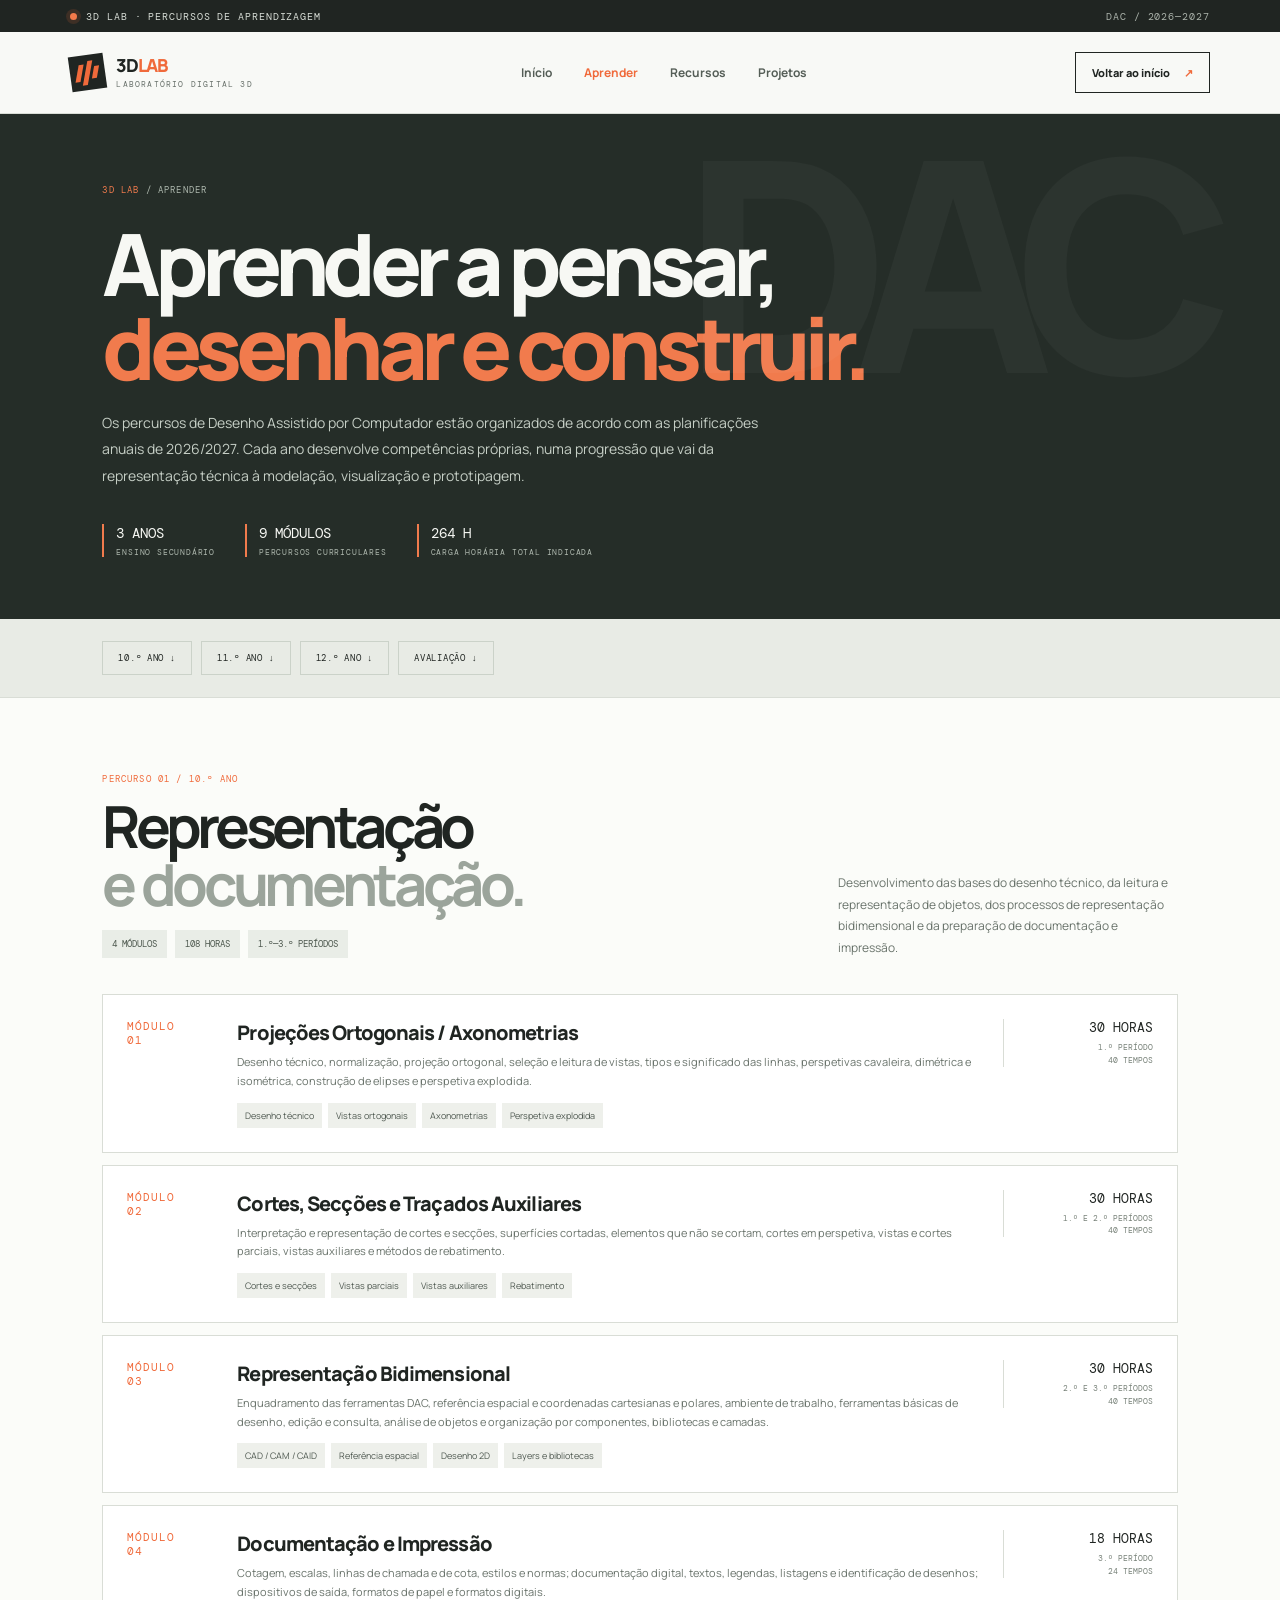
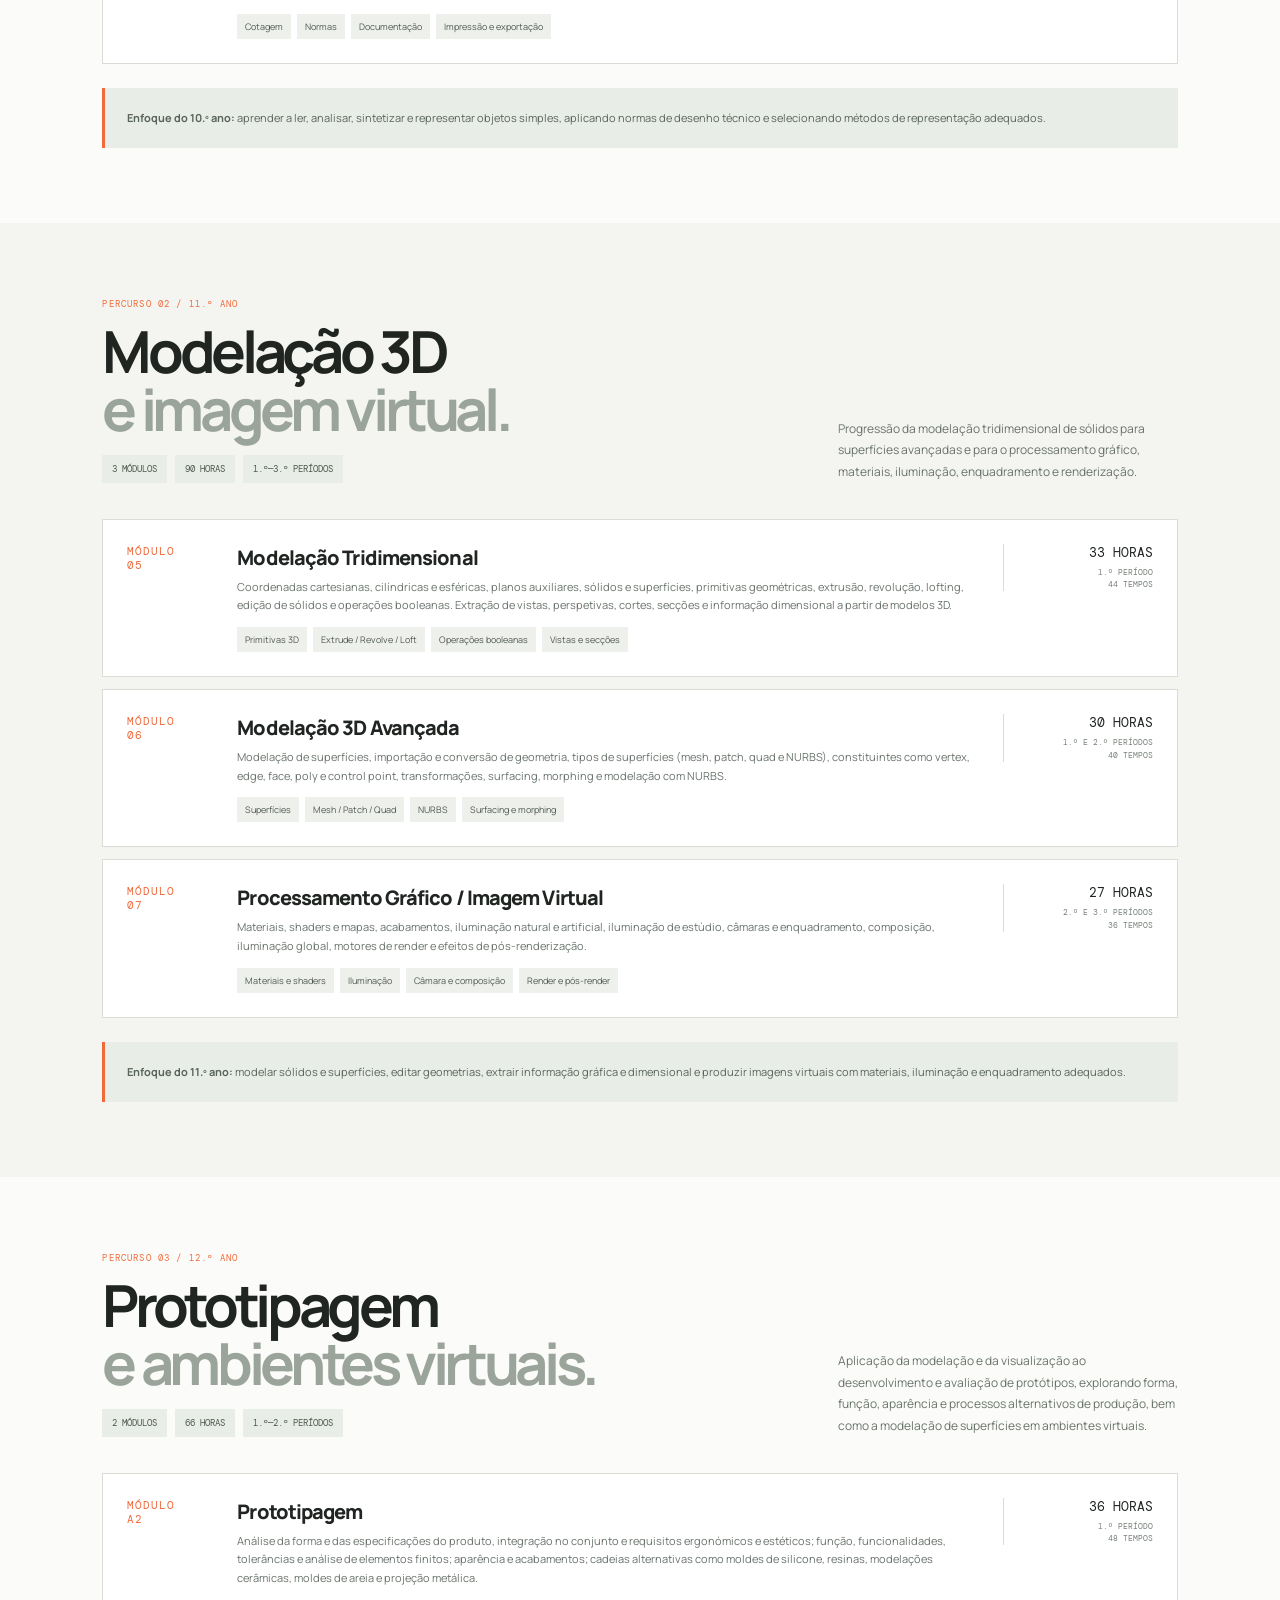
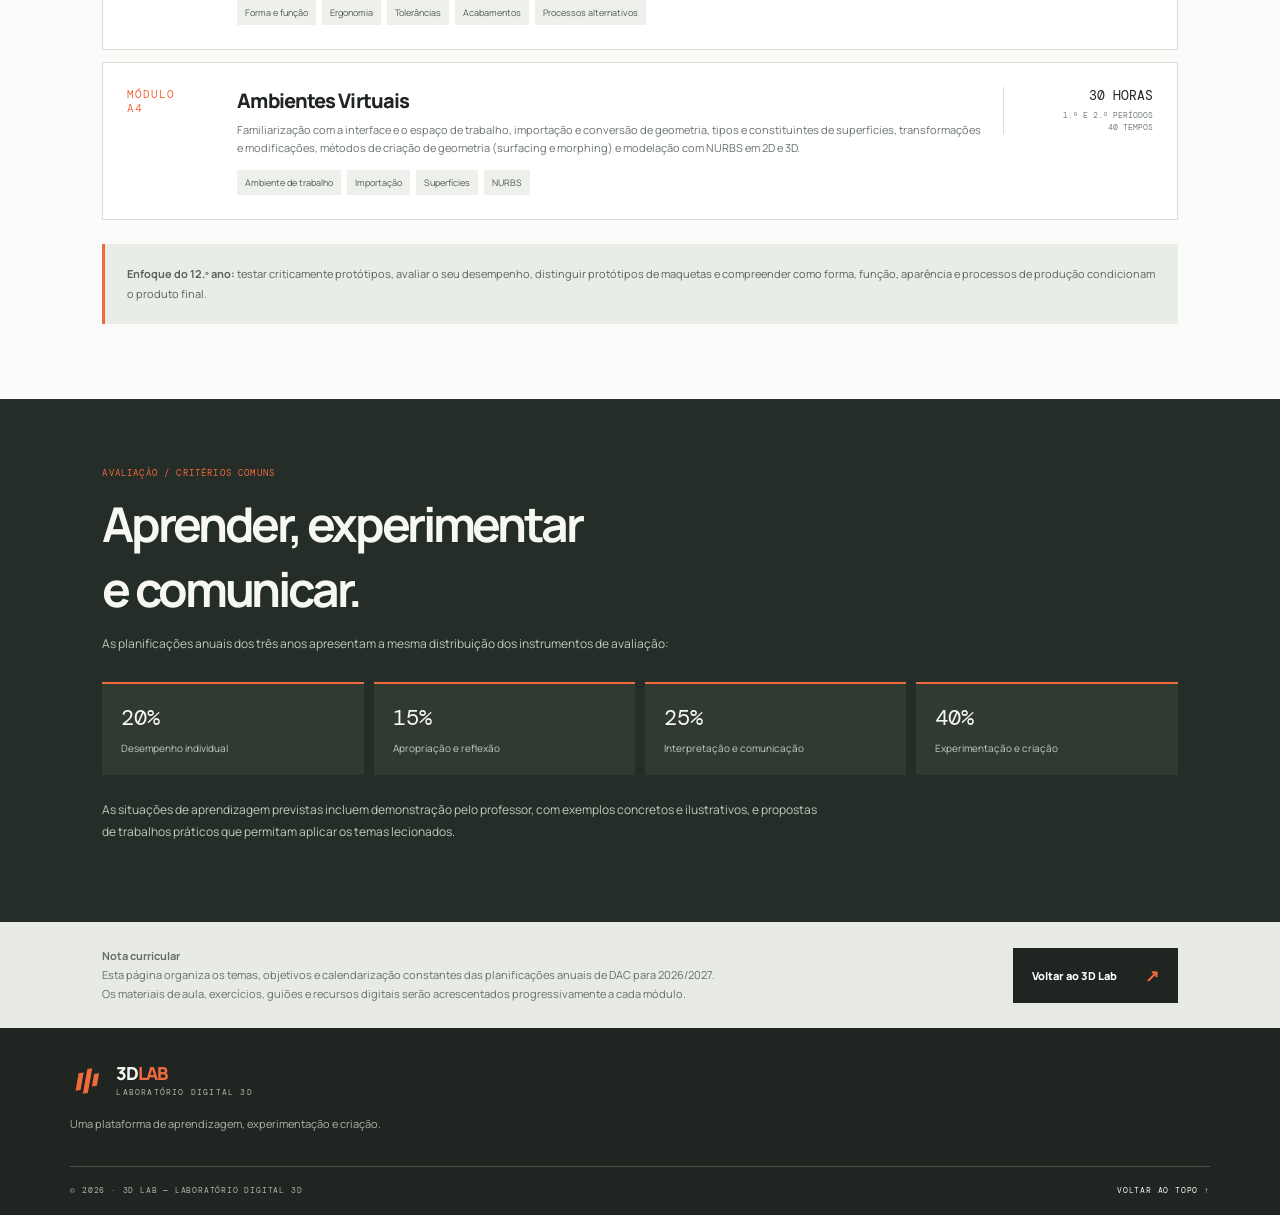
==== pages/aprender.html @ 537cd6f4 "Create curriculum-aligned learning pathways for grades 10 to 12" ====
<!doctype html>
<html lang="pt-PT">
<head>
<meta charset="utf-8">
<meta name="viewport" content="width=device-width, initial-scale=1">
<meta name="description" content="Percursos de aprendizagem de Desenho Assistido por Computador — 10.º, 11.º e 12.º anos.">
<meta name="theme-color" content="#f4f5f2">
<title>Aprender — Percursos DAC | 3D Lab</title>
<link rel="preconnect" href="https://fonts.googleapis.com">
<link rel="preconnect" href="https://fonts.gstatic.com" crossorigin>
<link href="https://fonts.googleapis.com/css2?family=DM+Mono:wght@400;500&family=Manrope:wght@400;500;600;700;800&display=swap" rel="stylesheet">
<link rel="stylesheet" href="../style.css">
<style>
.learn-hero{background:#252d28;color:#f7f8f4;padding:70px 8% 62px;position:relative;overflow:hidden}
.learn-hero:after{content:"DAC";position:absolute;right:6%;top:-55px;font-size:clamp(150px,23vw,300px);font-weight:800;letter-spacing:-.11em;color:#ffffff08;pointer-events:none}
.learn-crumb{font:9px var(--mono);letter-spacing:.13em;color:#aeb8ae;margin-bottom:25px}.learn-crumb a{color:#f17b4d}
.learn-hero h1{font-size:clamp(48px,7vw,86px);line-height:.98;letter-spacing:-.075em;margin:0 0 20px;max-width:900px}.learn-hero h1 span{color:#f17b4d}
.learn-lead{font-size:14px;line-height:1.9;color:#c5cec5;max-width:700px}
.learn-stats{display:flex;gap:30px;flex-wrap:wrap;margin-top:35px}.learn-stats div{border-left:2px solid #f17b4d;padding-left:12px}.learn-stats b{font:14px var(--mono);display:block}.learn-stats small{font:8px var(--mono);letter-spacing:.1em;color:#aeb8ae;display:block;margin-top:5px}
.year-nav{display:flex;gap:9px;flex-wrap:wrap;padding:22px 8%;background:#e8ebe5;border-bottom:1px solid #d9ddd6}.year-nav a{padding:10px 15px;border:1px solid #cbd2c9;font:9px var(--mono);letter-spacing:.08em}.year-nav a:hover{background:#252d28;color:white;border-color:#252d28}
.curriculum{padding:75px 8%;scroll-margin-top:20px}.curriculum:nth-of-type(even){background:#fbfcf9}
.year-heading{display:grid;grid-template-columns:1fr minmax(220px,340px);gap:35px;align-items:end;margin-bottom:36px}.year-kicker{font:9px var(--mono);letter-spacing:.13em;color:#f06a3b;margin-bottom:12px}.year-heading h2{font-size:clamp(36px,5vw,58px);letter-spacing:-.075em;line-height:1;margin:0}.year-heading h2 span{color:#9ba49b}.year-summary{font-size:12px;line-height:1.8;color:#69736b;margin:0}
.year-meta{display:flex;gap:8px;flex-wrap:wrap;margin-top:17px}.year-meta span{font:9px var(--mono);padding:8px 10px;background:#e9ede7;color:#4e594f}
.module-list{display:grid;gap:12px}
.curr-module{background:#fff;border:1px solid #d9ddd6;display:grid;grid-template-columns:90px minmax(0,1fr) 150px;gap:20px;padding:24px;align-items:start}
.curr-module:hover{border-color:#f06a3b}
.curr-number{font:11px var(--mono);color:#f06a3b;letter-spacing:.08em}
.curr-title{font-size:20px;font-weight:800;letter-spacing:-.045em;margin:0 0 7px}
.curr-focus{font-size:11px;line-height:1.7;color:#69736b;margin:0 0 12px}
.curr-topics{display:flex;gap:6px;flex-wrap:wrap}.curr-topics span{font-size:9px;padding:6px 8px;background:#eef0eb;color:#505a52}
.curr-time{text-align:right;border-left:1px solid #d9ddd6;padding-left:15px}.curr-time b{display:block;font:13px var(--mono)}.curr-time small{font:8px var(--mono);color:#778178;display:block;margin-top:5px;line-height:1.6}
.learn-note{padding:20px 22px;border-left:3px solid #f06a3b;background:#e9ede7;font-size:11px;line-height:1.8;color:#59645b;margin-top:24px}
.assessment{padding:68px 8%;background:#252d28;color:#f7f8f4}.assessment h2{font-size:clamp(30px,4vw,48px);letter-spacing:-.07em;margin:12px 0}.assessment>p{font-size:12px;line-height:1.8;color:#c1cac1;max-width:720px}
.assessment-grid{display:grid;grid-template-columns:repeat(4,1fr);gap:10px;margin-top:28px}.assessment-card{padding:19px;background:#303a33;border-top:2px solid #f06a3b}.assessment-card b{font:22px var(--mono);display:block}.assessment-card span{display:block;font-size:10px;line-height:1.6;color:#c2cbc2;margin-top:8px}
.learn-footer{padding:25px 8%;background:#e8ebe5;display:flex;align-items:center;justify-content:space-between;gap:20px}.learn-footer p{font-size:11px;line-height:1.7;color:#647067;margin:0;max-width:620px}
@media(max-width:800px){.curriculum{padding:60px 6%}.learn-hero{padding:58px 6%}.year-heading{grid-template-columns:1fr}.curr-module{grid-template-columns:60px 1fr;gap:12px}.curr-time{grid-column:2;text-align:left;border-left:0;border-top:1px solid #d9ddd6;padding:10px 0 0;display:flex;gap:15px;align-items:center}.assessment{padding:58px 6%}.assessment-grid{grid-template-columns:repeat(2,1fr)}}
@media(max-width:520px){.curr-module{padding:18px;grid-template-columns:1fr}.curr-time{grid-column:1}.assessment-grid{grid-template-columns:1fr 1fr}.learn-footer{align-items:flex-start;flex-direction:column}}
</style>
</head>
<body>
<div class="announcement"><span class="status-dot"></span> 3D LAB · PERCURSOS DE APRENDIZAGEM <span class="announcement-right">DAC / 2026—2027</span></div>
<header class="site-header">
<a class="brand" href="../index.html"><span class="brand-mark"><span></span><span></span><span></span></span><span class="brand-name">3D<span>LAB</span><small>LABORATÓRIO DIGITAL 3D</small></span></a>
<button class="menu-toggle" aria-label="Abrir menu" aria-expanded="false">☰</button>
<nav class="main-nav" aria-label="Navegação principal"><a href="../index.html">Início</a><a class="active" href="aprender.html">Aprender</a><a href="biblioteca.html">Recursos</a><a href="desafios.html">Projetos</a></nav>
<a class="header-cta" href="../index.html">Voltar ao início <span>↗</span></a>
</header>
<main>
<section class="learn-hero">
<div class="learn-crumb"><a href="../index.html">3D LAB</a> / APRENDER</div>
<h1>Aprender a pensar,<br><span>desenhar e construir.</span></h1>
<p class="learn-lead">Os percursos de Desenho Assistido por Computador estão organizados de acordo com as planificações anuais de 2026/2027. Cada ano desenvolve competências próprias, numa progressão que vai da representação técnica à modelação, visualização e prototipagem.</p>
<div class="learn-stats"><div><b>3 ANOS</b><small>ENSINO SECUNDÁRIO</small></div><div><b>9 MÓDULOS</b><small>PERCURSOS CURRICULARES</small></div><div><b>264 H</b><small>CARGA HORÁRIA TOTAL INDICADA</small></div></div>
</section>
<nav class="year-nav" aria-label="Aceder aos percursos por ano"><a href="#ano10">10.º ANO ↓</a><a href="#ano11">11.º ANO ↓</a><a href="#ano12">12.º ANO ↓</a><a href="#avaliacao">AVALIAÇÃO ↓</a></nav>

<section class="curriculum" id="ano10">
<div class="year-heading"><div><div class="year-kicker">PERCURSO 01 / 10.º ANO</div><h2>Representação<br><span>e documentação.</span></h2><div class="year-meta"><span>4 MÓDULOS</span><span>108 HORAS</span><span>1.º—3.º PERÍODOS</span></div></div><p class="year-summary">Desenvolvimento das bases do desenho técnico, da leitura e representação de objetos, dos processos de representação bidimensional e da preparação de documentação e impressão.</p></div>
<div class="module-list">
<article class="curr-module" id="10-m1"><div class="curr-number">MÓDULO<br>01</div><div><h3 class="curr-title">Projeções Ortogonais / Axonometrias</h3><p class="curr-focus">Desenho técnico, normalização, projeção ortogonal, seleção e leitura de vistas, tipos e significado das linhas, perspetivas cavaleira, dimétrica e isométrica, construção de elipses e perspetiva explodida.</p><div class="curr-topics"><span>Desenho técnico</span><span>Vistas ortogonais</span><span>Axonometrias</span><span>Perspetiva explodida</span></div></div><div class="curr-time"><b>30 HORAS</b><small>1.º PERÍODO<br>40 TEMPOS</small></div></article>
<article class="curr-module" id="10-m2"><div class="curr-number">MÓDULO<br>02</div><div><h3 class="curr-title">Cortes, Secções e Traçados Auxiliares</h3><p class="curr-focus">Interpretação e representação de cortes e secções, superfícies cortadas, elementos que não se cortam, cortes em perspetiva, vistas e cortes parciais, vistas auxiliares e métodos de rebatimento.</p><div class="curr-topics"><span>Cortes e secções</span><span>Vistas parciais</span><span>Vistas auxiliares</span><span>Rebatimento</span></div></div><div class="curr-time"><b>30 HORAS</b><small>1.º E 2.º PERÍODOS<br>40 TEMPOS</small></div></article>
<article class="curr-module" id="10-m3"><div class="curr-number">MÓDULO<br>03</div><div><h3 class="curr-title">Representação Bidimensional</h3><p class="curr-focus">Enquadramento das ferramentas DAC, referência espacial e coordenadas cartesianas e polares, ambiente de trabalho, ferramentas básicas de desenho, edição e consulta, análise de objetos e organização por componentes, bibliotecas e camadas.</p><div class="curr-topics"><span>CAD / CAM / CAID</span><span>Referência espacial</span><span>Desenho 2D</span><span>Layers e bibliotecas</span></div></div><div class="curr-time"><b>30 HORAS</b><small>2.º E 3.º PERÍODOS<br>40 TEMPOS</small></div></article>
<article class="curr-module" id="10-m4"><div class="curr-number">MÓDULO<br>04</div><div><h3 class="curr-title">Documentação e Impressão</h3><p class="curr-focus">Cotagem, escalas, linhas de chamada e de cota, estilos e normas; documentação digital, textos, legendas, listagens e identificação de desenhos; dispositivos de saída, formatos de papel e formatos digitais.</p><div class="curr-topics"><span>Cotagem</span><span>Normas</span><span>Documentação</span><span>Impressão e exportação</span></div></div><div class="curr-time"><b>18 HORAS</b><small>3.º PERÍODO<br>24 TEMPOS</small></div></article>
</div>
<div class="learn-note"><b>Enfoque do 10.º ano:</b> aprender a ler, analisar, sintetizar e representar objetos simples, aplicando normas de desenho técnico e selecionando métodos de representação adequados.</div>
</section>

<section class="curriculum" id="ano11">
<div class="year-heading"><div><div class="year-kicker">PERCURSO 02 / 11.º ANO</div><h2>Modelação 3D<br><span>e imagem virtual.</span></h2><div class="year-meta"><span>3 MÓDULOS</span><span>90 HORAS</span><span>1.º—3.º PERÍODOS</span></div></div><p class="year-summary">Progressão da modelação tridimensional de sólidos para superfícies avançadas e para o processamento gráfico, materiais, iluminação, enquadramento e renderização.</p></div>
<div class="module-list">
<article class="curr-module" id="11-m5"><div class="curr-number">MÓDULO<br>05</div><div><h3 class="curr-title">Modelação Tridimensional</h3><p class="curr-focus">Coordenadas cartesianas, cilíndricas e esféricas, planos auxiliares, sólidos e superfícies, primitivas geométricas, extrusão, revolução, lofting, edição de sólidos e operações booleanas. Extração de vistas, perspetivas, cortes, secções e informação dimensional a partir de modelos 3D.</p><div class="curr-topics"><span>Primitivas 3D</span><span>Extrude / Revolve / Loft</span><span>Operações booleanas</span><span>Vistas e secções</span></div></div><div class="curr-time"><b>33 HORAS</b><small>1.º PERÍODO<br>44 TEMPOS</small></div></article>
<article class="curr-module" id="11-m6"><div class="curr-number">MÓDULO<br>06</div><div><h3 class="curr-title">Modelação 3D Avançada</h3><p class="curr-focus">Modelação de superfícies, importação e conversão de geometria, tipos de superfícies (mesh, patch, quad e NURBS), constituintes como vertex, edge, face, poly e control point, transformações, surfacing, morphing e modelação com NURBS.</p><div class="curr-topics"><span>Superfícies</span><span>Mesh / Patch / Quad</span><span>NURBS</span><span>Surfacing e morphing</span></div></div><div class="curr-time"><b>30 HORAS</b><small>1.º E 2.º PERÍODOS<br>40 TEMPOS</small></div></article>
<article class="curr-module" id="11-m7"><div class="curr-number">MÓDULO<br>07</div><div><h3 class="curr-title">Processamento Gráfico / Imagem Virtual</h3><p class="curr-focus">Materiais, shaders e mapas, acabamentos, iluminação natural e artificial, iluminação de estúdio, câmaras e enquadramento, composição, iluminação global, motores de render e efeitos de pós-renderização.</p><div class="curr-topics"><span>Materiais e shaders</span><span>Iluminação</span><span>Câmara e composição</span><span>Render e pós-render</span></div></div><div class="curr-time"><b>27 HORAS</b><small>2.º E 3.º PERÍODOS<br>36 TEMPOS</small></div></article>
</div>
<div class="learn-note"><b>Enfoque do 11.º ano:</b> modelar sólidos e superfícies, editar geometrias, extrair informação gráfica e dimensional e produzir imagens virtuais com materiais, iluminação e enquadramento adequados.</div>
</section>

<section class="curriculum" id="ano12">
<div class="year-heading"><div><div class="year-kicker">PERCURSO 03 / 12.º ANO</div><h2>Prototipagem<br><span>e ambientes virtuais.</span></h2><div class="year-meta"><span>2 MÓDULOS</span><span>66 HORAS</span><span>1.º—2.º PERÍODOS</span></div></div><p class="year-summary">Aplicação da modelação e da visualização ao desenvolvimento e avaliação de protótipos, explorando forma, função, aparência e processos alternativos de produção, bem como a modelação de superfícies em ambientes virtuais.</p></div>
<div class="module-list">
<article class="curr-module" id="12-a2"><div class="curr-number">MÓDULO<br>A2</div><div><h3 class="curr-title">Prototipagem</h3><p class="curr-focus">Análise da forma e das especificações do produto, integração no conjunto e requisitos ergonómicos e estéticos; função, funcionalidades, tolerâncias e análise de elementos finitos; aparência e acabamentos; cadeias alternativas como moldes de silicone, resinas, modelações cerâmicas, moldes de areia e projeção metálica.</p><div class="curr-topics"><span>Forma e função</span><span>Ergonomia</span><span>Tolerâncias</span><span>Acabamentos</span><span>Processos alternativos</span></div></div><div class="curr-time"><b>36 HORAS</b><small>1.º PERÍODO<br>48 TEMPOS</small></div></article>
<article class="curr-module" id="12-a4"><div class="curr-number">MÓDULO<br>A4</div><div><h3 class="curr-title">Ambientes Virtuais</h3><p class="curr-focus">Familiarização com a interface e o espaço de trabalho, importação e conversão de geometria, tipos e constituintes de superfícies, transformações e modificações, métodos de criação de geometria (surfacing e morphing) e modelação com NURBS em 2D e 3D.</p><div class="curr-topics"><span>Ambiente de trabalho</span><span>Importação</span><span>Superfícies</span><span>NURBS</span></div></div><div class="curr-time"><b>30 HORAS</b><small>1.º E 2.º PERÍODOS<br>40 TEMPOS</small></div></article>
</div>
<div class="learn-note"><b>Enfoque do 12.º ano:</b> testar criticamente protótipos, avaliar o seu desempenho, distinguir protótipos de maquetas e compreender como forma, função, aparência e processos de produção condicionam o produto final.</div>
</section>

<section class="assessment" id="avaliacao">
<div class="year-kicker">AVALIAÇÃO / CRITÉRIOS COMUNS</div><h2>Aprender, experimentar<br>e comunicar.</h2><p>As planificações anuais dos três anos apresentam a mesma distribuição dos instrumentos de avaliação:</p>
<div class="assessment-grid">
<div class="assessment-card"><b>20%</b><span>Desempenho individual</span></div>
<div class="assessment-card"><b>15%</b><span>Apropriação e reflexão</span></div>
<div class="assessment-card"><b>25%</b><span>Interpretação e comunicação</span></div>
<div class="assessment-card"><b>40%</b><span>Experimentação e criação</span></div>
</div>
<p style="margin-top:24px">As situações de aprendizagem previstas incluem demonstração pelo professor, com exemplos concretos e ilustrativos, e propostas de trabalhos práticos que permitam aplicar os temas lecionados.</p>
</section>
<section class="learn-footer"><p><b>Nota curricular</b><br>Esta página organiza os temas, objetivos e calendarização constantes das planificações anuais de DAC para 2026/2027. Os materiais de aula, exercícios, guiões e recursos digitais serão acrescentados progressivamente a cada módulo.</p><a class="button button-dark" href="../index.html">Voltar ao 3D Lab <span>↗</span></a></section>
</main>
<footer class="site-footer"><a class="brand footer-brand" href="../index.html"><span class="brand-mark"><span></span><span></span><span></span></span><span class="brand-name">3D<span>LAB</span><small>LABORATÓRIO DIGITAL 3D</small></span></a><p>Uma plataforma de aprendizagem, experimentação e criação.</p><div class="footer-bottom"><span>© 2026 · 3D LAB — LABORATÓRIO DIGITAL 3D</span><a href="#topo">VOLTAR AO TOPO ↑</a></div></footer>
<script>
const toggle=document.querySelector(".menu-toggle"),nav=document.querySelector(".main-nav");
if(toggle&&nav){toggle.addEventListener("click",()=>{const open=nav.classList.toggle("open");toggle.setAttribute("aria-expanded",String(open));toggle.textContent=open?"×":"☰"});nav.querySelectorAll("a").forEach(a=>a.addEventListener("click",()=>{nav.classList.remove("open");toggle.setAttribute("aria-expanded","false");toggle.textContent="☰"}))}
</script>
</body>
</html>
---- style.css ----
@import url('https://fonts.googleapis.com/css2?family=DM+Mono:wght@400;500&family=Manrope:wght@400;500;600;700;800&display=swap');
:root{--ink:#202522;--muted:#69716b;--paper:#f4f5f1;--white:#fff;--line:#d9ddd6;--orange:#f06a3b;--pale:#e8ebe5;--mono:"DM Mono",monospace;--sans:"Manrope",Arial,sans-serif}
*{box-sizing:border-box}html{scroll-behavior:smooth;scroll-padding-top:90px}body{margin:0;background:var(--paper);color:var(--ink);font-family:var(--sans);-webkit-font-smoothing:antialiased}a{color:inherit;text-decoration:none}.announcement{height:32px;background:var(--ink);color:#d8ded7;padding:0 5.5%;display:flex;align-items:center;gap:9px;font:10px var(--mono);letter-spacing:.09em}.announcement-right{margin-left:auto;color:#aab2aa}.status-dot{width:7px;height:7px;border-radius:50%;background:#f47a4b;box-shadow:0 0 0 4px #f06a3b24}.site-header{height:82px;padding:0 5.5%;display:flex;align-items:center;justify-content:space-between;border-bottom:1px solid var(--line);background:#f8f9f6;position:sticky;top:0;z-index:20}.brand{display:flex;align-items:center;gap:11px}.brand-mark{width:35px;height:35px;background:var(--ink);display:flex;align-items:center;justify-content:center;gap:3px;transform:rotate(-8deg)}.brand-mark span{display:block;width:5px;background:var(--orange);height:17px;transform:skew(-18deg)}.brand-mark span:nth-child(2){height:24px}.brand-mark span:nth-child(3){height:12px}.brand-name{font-size:18px;font-weight:800;letter-spacing:-.08em;line-height:1}.brand-name>span{color:var(--orange)}.brand-name small{display:block;font:8px var(--mono);letter-spacing:.15em;margin-top:5px;color:var(--muted)}.main-nav{display:flex;gap:32px}.main-nav a{font-size:12px;color:#555e57;font-weight:700;transition:.2s}.main-nav a:hover,.main-nav a.active{color:var(--orange)}.header-cta{font-size:11px;font-weight:800;border:1px solid var(--ink);padding:12px 16px}.header-cta span{color:var(--orange);margin-left:12px}.menu-toggle{display:none;border:0;background:none;font-size:24px}.hero{min-height:610px;display:grid;grid-template-columns:1fr 1fr;padding:70px 5.5% 66px;gap:6%;align-items:center}.eyebrow,.section-kicker,.module-number,.resource-type,.quote-caption,.visual-topline,.visual-bottomline,.hero-meta span,.module-number,.resource-bottom,.footer-bottom,.visual-callout,.axis-label{font:10px var(--mono);letter-spacing:.1em}.eyebrow{display:flex;align-items:center;gap:10px;color:#6b746d}.eyebrow-line{height:1px;width:28px;background:var(--orange)}h1{font-size:clamp(76px,9.5vw,138px);line-height:.87;letter-spacing:-.095em;margin:34px 0 26px;font-weight:800} .outline-word{color:transparent;-webkit-text-stroke:1.5px var(--ink)}.hero-lead{max-width:460px;font-size:16px;line-height:1.8;color:#616a63}.hero-actions{display:flex;align-items:center;gap:26px;margin-top:32px}.button{display:inline-flex;align-items:center;gap:28px;padding:16px 19px;font-size:11px;font-weight:800;transition:.2s}.button span{font-size:17px}.button-dark{background:var(--ink);color:white}.button-dark span{color:var(--orange)}.button-dark:hover{background:var(--orange);transform:translateY(-2px)}.button-dark:hover span{color:white}.text-link,.underlined-link{font-size:11px;font-weight:800}.text-link span,.underlined-link span{color:var(--orange);margin-left:8px}.hero-meta{display:flex;gap:38px;margin-top:58px;padding-top:20px;border-top:1px solid var(--line);max-width:440px}.hero-meta div{display:flex;flex-direction:column;gap:7px}.hero-meta strong{font-size:16px}.hero-meta span{font-size:8px;color:#7b837c}.hero-visual{height:470px;background:#e8ebe5;position:relative;overflow:hidden;border:1px solid #d9ded7}.visual-topline,.visual-bottomline{position:absolute;left:22px;right:22px;display:flex;justify-content:space-between;color:#788078;font-size:8px;z-index:3}.visual-topline{top:20px}.visual-bottomline{bottom:18px}.visual-bottomline span:last-child{color:#477e60}.grid-plane{position:absolute;inset:0;background-image:linear-gradient(#cbd2c9 1px,transparent 1px),linear-gradient(90deg,#cbd2c9 1px,transparent 1px);background-size:34px 34px;opacity:.55;transform:perspective(500px) rotateX(57deg) scale(1.5);transform-origin:center 75%}.cube-wrap{position:absolute;inset:0;display:grid;place-items:center;perspective:800px}.cube{width:150px;height:150px;position:relative;transform-style:preserve-3d;transform:rotateX(-25deg) rotateY(-38deg);animation:turn 22s linear infinite}.face{position:absolute;width:150px;height:150px;border:1px solid #f8f9f6;background:#f06a3b}.front{transform:translateZ(75px);background:linear-gradient(135deg,#fa8b60,#e75c31)}.back{transform:rotateY(180deg) translateZ(75px);background:#d8542d}.right{transform:rotateY(90deg) translateZ(75px);background:#c94f2c}.left{transform:rotateY(-90deg) translateZ(75px);background:#f68a5e}.top{transform:rotateX(90deg) translateZ(75px);background:#ffab82}.bottom{transform:rotateX(-90deg) translateZ(75px);background:#a94428}.orbit{position:absolute;width:330px;height:150px;border:1px solid #a5afa5;border-radius:50%;transform:rotate(-28deg)}.orbit-two{width:260px;height:370px;transform:rotate(48deg);border-style:dashed;opacity:.65}.axis-label{position:absolute;color:#606d63}.axis-x{right:20%;bottom:28%;color:var(--orange)}.axis-y{left:23%;top:32%}.axis-z{right:30%;top:23%}.visual-callout{position:absolute;right:8%;bottom:26%;font-size:8px;color:#69736b;line-height:1.8}.visual-callout b{font:10px var(--mono);color:var(--ink)}@keyframes turn{to{transform:rotateX(-25deg) rotateY(322deg)}}.ticker{background:var(--orange);color:#211f1b;overflow:hidden;white-space:nowrap;padding:15px 0;font-size:12px;font-weight:800;letter-spacing:.13em}.ticker div{word-spacing:14px;animation:marquee 35s linear infinite}.ticker span{font-size:16px;margin:0 12px}@keyframes marquee{to{transform:translateX(-25%)}}.section{padding:112px 8%}.intro-section{background:#fbfcf9}.section-kicker{color:var(--orange);font-size:9px}.intro-grid{display:grid;grid-template-columns:1.1fr .9fr;gap:10%;margin-top:35px}.intro-grid h2,.section-heading h2,.challenge-copy h2,.final-cta h2{font-size:clamp(38px,5vw,65px);letter-spacing:-.075em;line-height:1.05;margin:0;font-weight:800}.intro-grid h2 span,.section-heading h2 span,.challenge-copy h2 span,.final-cta h2 span{color:#9ba49b}.intro-text p{font-size:14px;line-height:1.9;color:#657067;margin:0 0 16px}.underlined-link{display:inline-block;margin-top:16px;padding-bottom:8px;border-bottom:1px solid #aeb6ad}.learning-section{background:var(--paper)}.section-heading{display:flex;justify-content:space-between;align-items:end;gap:50px;margin-bottom:48px}.section-heading h2{margin-top:24px}.section-heading>p{max-width:340px;font-size:13px;line-height:1.8;color:#687169;margin:0 0 5px}.module-grid{display:grid;grid-template-columns:repeat(3,1fr);gap:12px}.module-card{min-height:260px;background:#fbfcf9;border:1px solid var(--line);padding:25px;position:relative;transition:.25s;display:flex;flex-direction:column}.module-card:hover{background:var(--ink);color:white;transform:translateY(-4px)}.module-featured{background:#e7ebe4}.module-number{font-size:8px;color:#818981}.module-icon{font-size:30px;color:var(--orange);margin:25px 0 15px}.module-card h3{font-size:24px;line-height:1.12;letter-spacing:-.06em;margin:0 0 10px}.module-card p{font-size:11px;line-height:1.7;color:#737c74;max-width:250px;margin:0}.module-card:hover p{color:#c0c7c0}.card-arrow{position:absolute;right:24px;bottom:20px;color:var(--orange);font-size:20px}.module-wide{grid-column:span 2;background:#252d28;color:white}.module-wide p{max-width:440px}.module-wide .module-number{color:#aeb8ae}.challenge-band{background:#252d28;color:#f7f8f4;display:grid;grid-template-columns:.8fr 1.2fr;min-height:650px}.challenge-graphic{position:relative;overflow:hidden;background:#e9ece6;color:#28312b;display:flex;align-items:end;padding:35px;font:11px var(--mono);letter-spacing:.12em}.wire-shape{position:absolute;width:280px;height:280px;border:1px solid var(--orange);transform:rotate(45deg);top:20%;left:22%;box-shadow:20px 20px 0 -19px var(--orange),40px 40px 0 -39px #28312b,60px 60px 0 -59px var(--orange)}.wire-shape:before,.wire-shape:after{content:"";position:absolute;inset:35px;border:1px solid #aab4aa;transform:rotate(25deg)}.wire-shape:after{transform:rotate(65deg)}.challenge-graphic span{position:relative;z-index:1;line-height:1.7}.challenge-copy{padding:90px 12% 80px}.challenge-copy .section-kicker{color:#f17b4d}.challenge-copy h2{margin:24px 0}.challenge-copy h2 span{color:#f17b4d}.challenge-copy>p{max-width:500px;color:#bdc6bd;font-size:13px;line-height:1.85}.challenge-list{margin:32px 0}.challenge-list>div{display:grid;grid-template-columns:35px 1fr;gap:5px 10px;padding:13px 0;border-top:1px solid #465149}.challenge-list span{grid-row:span 2;color:#f17b4d;font:10px var(--mono)}.challenge-list b{font-size:12px}.challenge-list small{font-size:10px;color:#aeb8ae}.button-light{background:#f3f5f0;color:#252d28}.button-light span{color:var(--orange)}.resources-section{background:#fbfcf9}.resource-grid{display:grid;grid-template-columns:repeat(4,1fr);gap:12px}.resource-card{border:1px solid var(--line);padding:23px;min-height:255px;display:flex;flex-direction:column;transition:.2s}.resource-card:hover{border-color:var(--orange);transform:translateY(-3px)}.resource-symbol{font-size:27px;color:var(--orange);margin-bottom:24px}.resource-type{font-size:8px;color:#8b948c}.resource-card h3{font-size:18px;letter-spacing:-.04em;margin:12px 0 8px}.resource-card p{font-size:11px;line-height:1.7;color:#747d75;margin:0}.resource-bottom{display:flex;justify-content:space-between;margin-top:auto;padding-top:22px;font-size:8px}.resource-bottom b{font-size:16px;color:var(--orange)}.quote-section{padding:100px 8%;background:#e8ebe5;text-align:center}.quote-mark{font-size:75px;line-height:.7;color:var(--orange);font-family:Georgia,serif}.quote-section blockquote{font-size:clamp(26px,4vw,48px);font-weight:800;letter-spacing:-.07em;line-height:1.2;margin:20px 0}.quote-section blockquote span{color:#8a948b}.quote-caption{font-size:8px;color:#778078}.final-cta{padding:85px 8%;display:flex;align-items:center;justify-content:space-between;position:relative;overflow:hidden}.final-cta h2{margin-top:20px}.final-cta h2 span{color:var(--orange)}.cta-stamp{font:10px/1.7 var(--mono);letter-spacing:.13em;border:1px solid var(--line);padding:15px 20px;transform:rotate(8deg);color:#788178}.cta-stamp span{color:var(--orange);font-size:20px;margin-left:10px}.site-footer{background:var(--ink);color:#f3f5f0;padding:35px 5.5% 20px}.footer-brand .brand-name small{color:#aab4aa}.site-footer>p{font-size:11px;color:#aab4aa;margin:18px 0 35px}.footer-bottom{border-top:1px solid #48514a;padding-top:18px;display:flex;justify-content:space-between;color:#aab4aa;font-size:8px}.footer-bottom a{color:#f3f5f0}
@media(max-width:900px){.main-nav{gap:17px}.header-cta{display:none}.hero{gap:4%;padding-top:55px}.hero-visual{height:400px}.section{padding:85px 6%}.resource-grid{grid-template-columns:repeat(2,1fr)}.challenge-copy{padding:70px 8%}.module-card{padding:20px}.module-card h3{font-size:21px}}
@media(max-width:650px){.announcement{font-size:8px;padding:0 5%}.announcement-right{display:none}.site-header{height:68px;padding:0 5%}.menu-toggle{display:block}.main-nav{display:none;position:absolute;top:68px;left:0;right:0;background:#f8f9f6;padding:20px 6%;border-bottom:1px solid var(--line);flex-direction:column;gap:20px}.main-nav.open{display:flex}.hero{grid-template-columns:1fr;padding:55px 6% 45px;gap:45px}.hero h1{font-size:clamp(76px,18vw,110px)}.hero-visual{height:350px}.hero-meta{margin-top:42px}.section{padding:75px 6%}.intro-grid{grid-template-columns:1fr;gap:25px}.section-heading{display:block}.section-heading>p{margin-top:22px}.module-grid{grid-template-columns:1fr 1fr}.module-card{min-height:245px;padding:18px}.module-card h3{font-size:20px}.module-wide{grid-column:span 2}.challenge-band{grid-template-columns:1fr}.challenge-graphic{min-height:260px}.wire-shape{width:190px;height:190px;top:12%;left:30%}.challenge-copy{padding:65px 7%}.resource-grid{grid-template-columns:1fr 1fr}.resource-card{padding:17px;min-height:245px}.final-cta{padding:70px 6%;display:block}.final-cta .button{margin-top:28px}.cta-stamp{position:absolute;right:7%;top:40px;opacity:.5}.footer-bottom{gap:15px;line-height:1.7}.footer-bottom span{max-width:65%}}
@media(prefers-reduced-motion:reduce){*,*::before,*::after{scroll-behavior:auto!important;animation-duration:.01ms!important;animation-iteration-count:1!important;transition-duration:.01ms!important}}

body:has(main.section li) main.section li{padding:18px 8px;border-bottom:1px solid #d9ddd6;list-style:none;font-weight:700;font-size:14px}body:has(main.section li) main.section ul{padding:0;margin-top:0}

/* Realce visual da vista selecionada no Módulo 01 */
.projection.active{border-color:var(--orange);box-shadow:inset 0 0 0 1px var(--orange);background:#fff;}
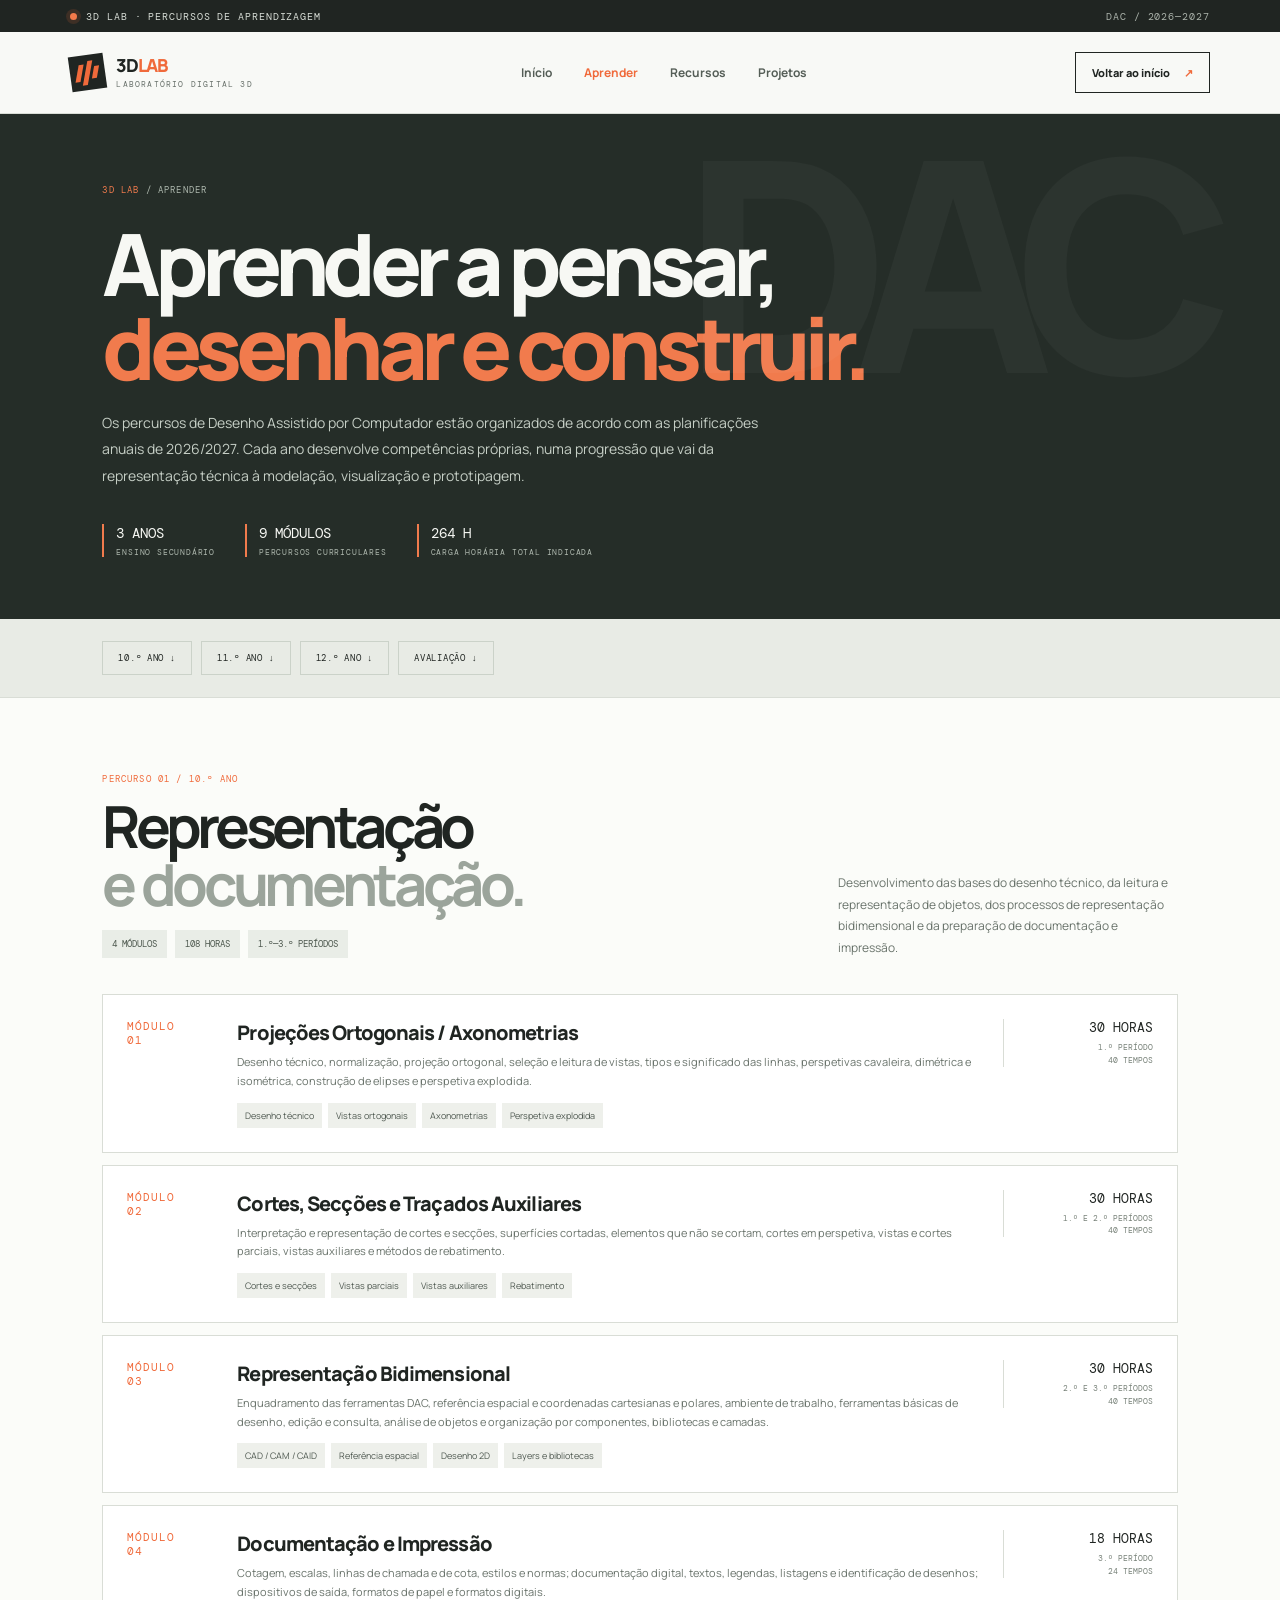
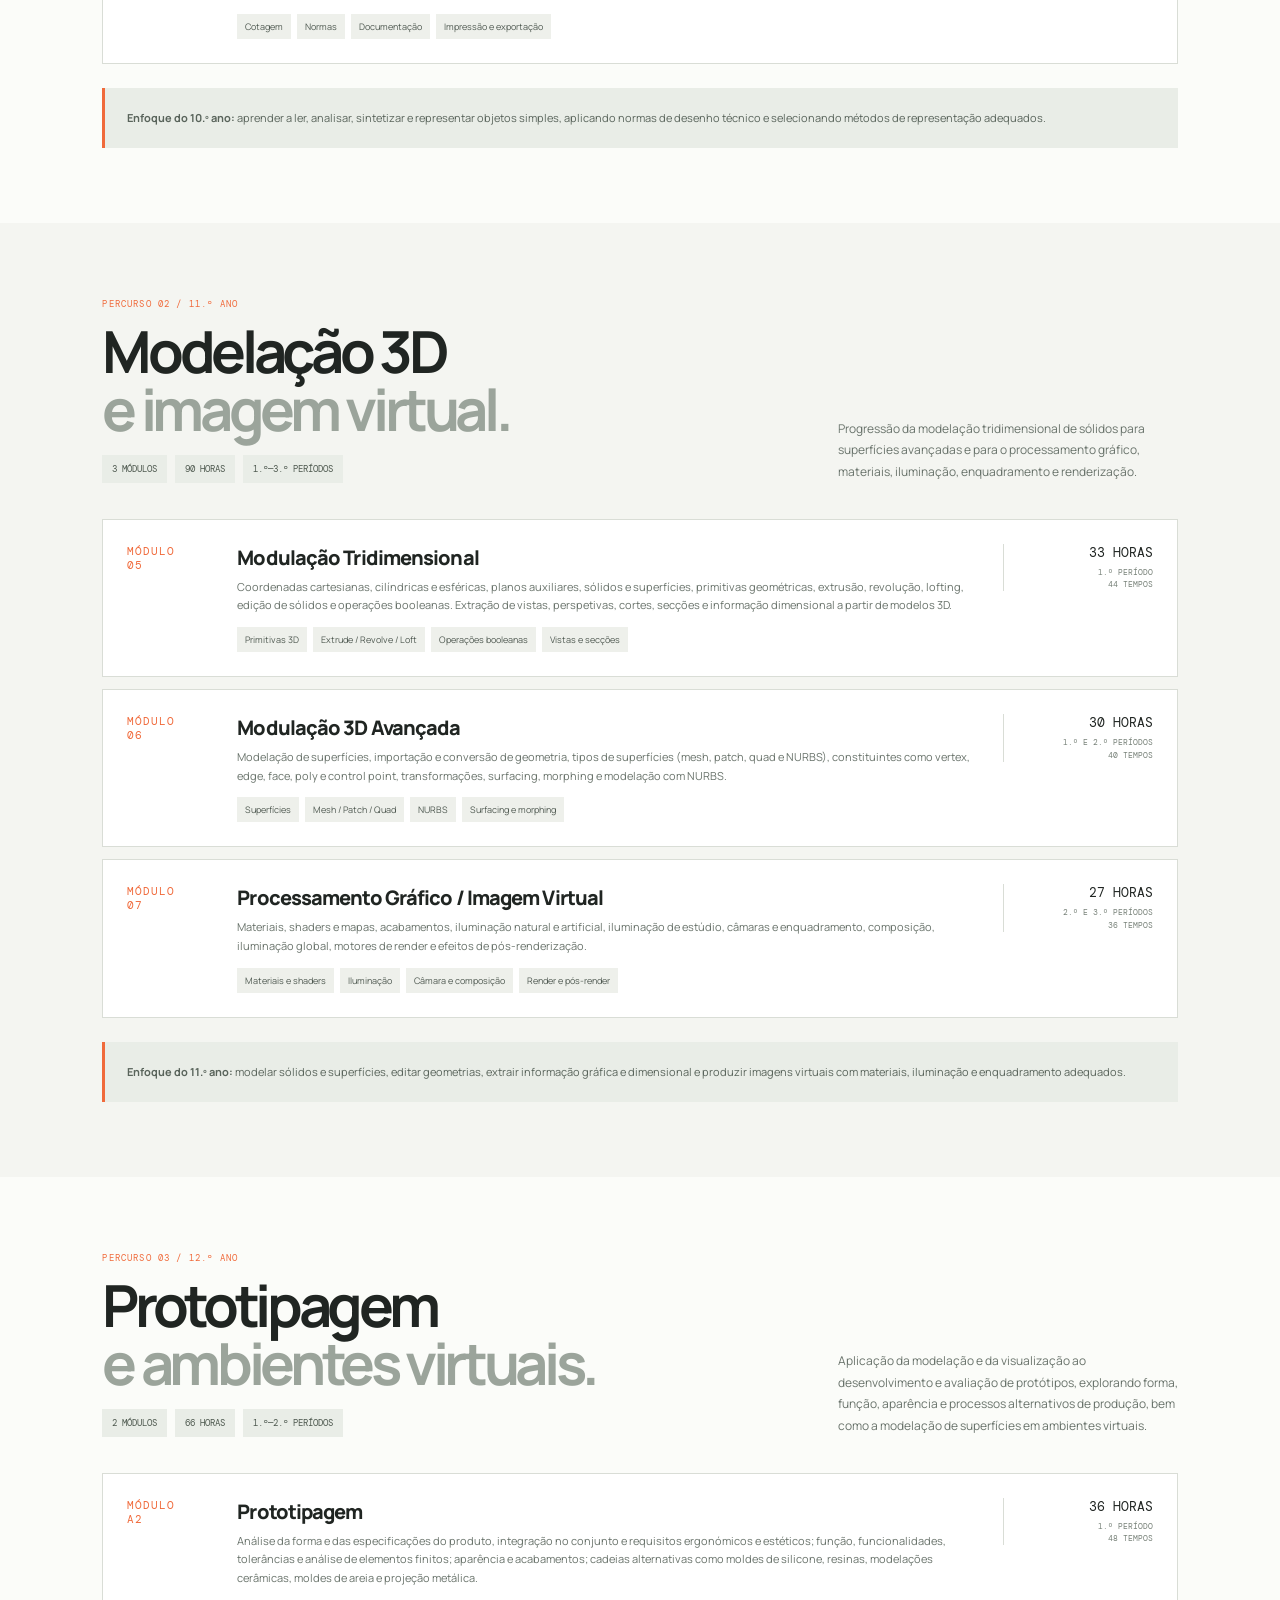
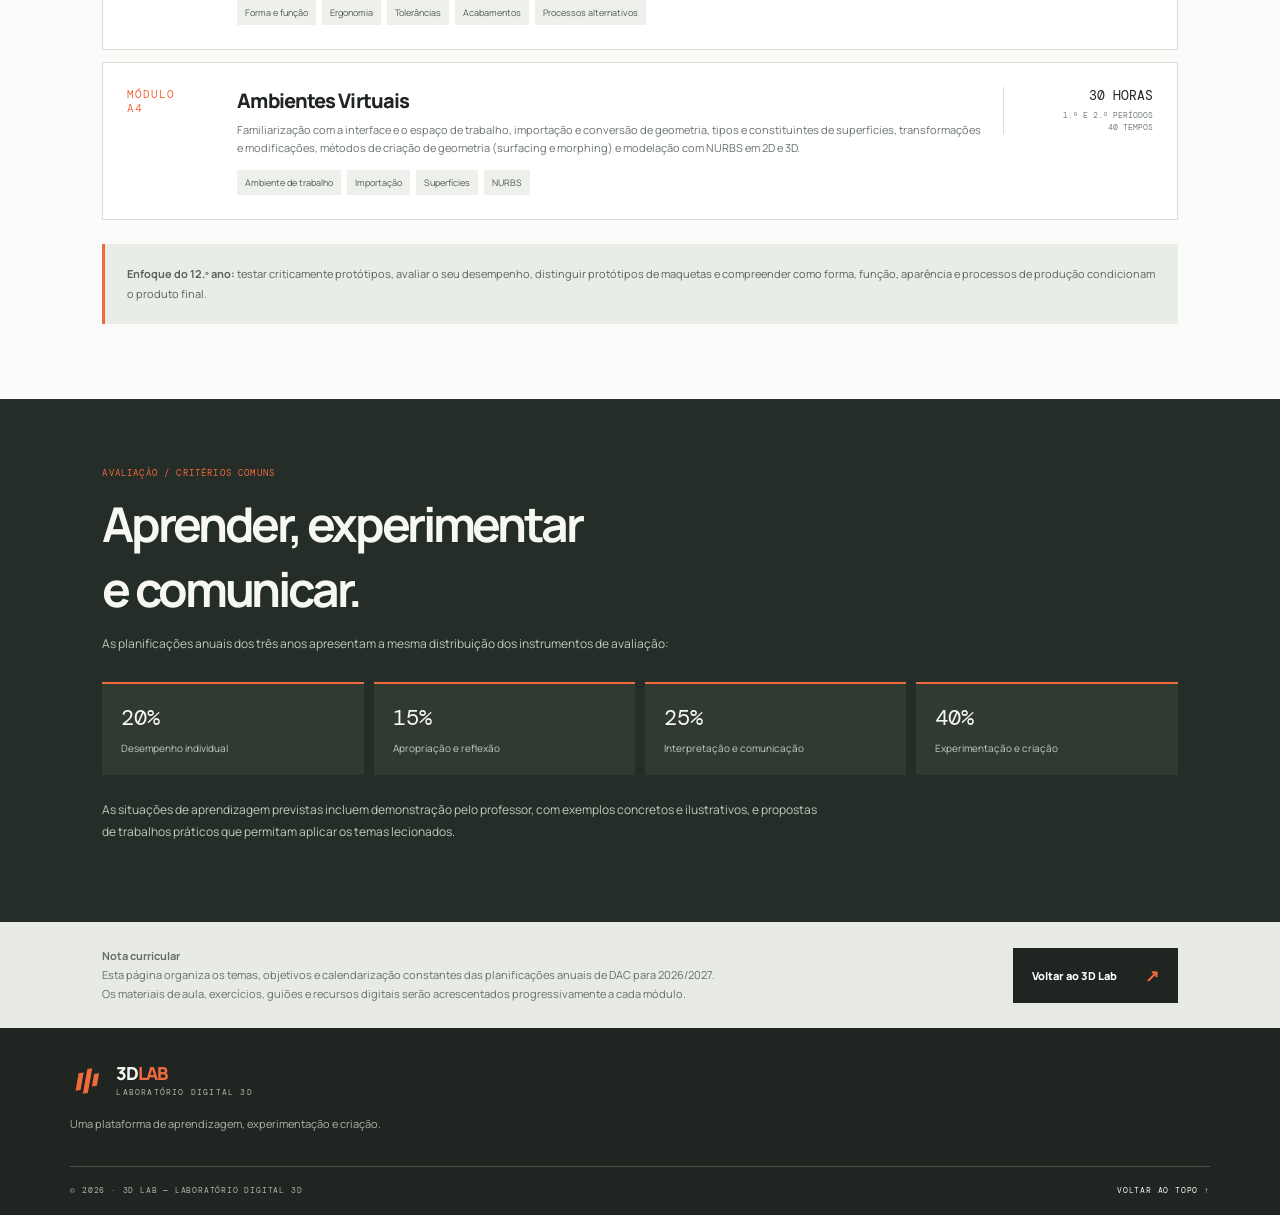
==== commit c4ed4e06: "Align module titles and finish learning page navigation" ====
--- a/pages/aprender.html
+++ b/pages/aprender.html
@@ -37,7 +37,7 @@
 @media(max-width:520px){.curr-module{padding:18px;grid-template-columns:1fr}.curr-time{grid-column:1}.assessment-grid{grid-template-columns:1fr 1fr}.learn-footer{align-items:flex-start;flex-direction:column}}
 </style>
 </head>
-<body>
+<body id="topo">
 <div class="announcement"><span class="status-dot"></span> 3D LAB · PERCURSOS DE APRENDIZAGEM <span class="announcement-right">DAC / 2026—2027</span></div>
 <header class="site-header">
 <a class="brand" href="../index.html"><span class="brand-mark"><span></span><span></span><span></span></span><span class="brand-name">3D<span>LAB</span><small>LABORATÓRIO DIGITAL 3D</small></span></a>
@@ -68,8 +68,8 @@
 <section class="curriculum" id="ano11">
 <div class="year-heading"><div><div class="year-kicker">PERCURSO 02 / 11.º ANO</div><h2>Modelação 3D<br><span>e imagem virtual.</span></h2><div class="year-meta"><span>3 MÓDULOS</span><span>90 HORAS</span><span>1.º—3.º PERÍODOS</span></div></div><p class="year-summary">Progressão da modelação tridimensional de sólidos para superfícies avançadas e para o processamento gráfico, materiais, iluminação, enquadramento e renderização.</p></div>
 <div class="module-list">
-<article class="curr-module" id="11-m5"><div class="curr-number">MÓDULO<br>05</div><div><h3 class="curr-title">Modelação Tridimensional</h3><p class="curr-focus">Coordenadas cartesianas, cilíndricas e esféricas, planos auxiliares, sólidos e superfícies, primitivas geométricas, extrusão, revolução, lofting, edição de sólidos e operações booleanas. Extração de vistas, perspetivas, cortes, secções e informação dimensional a partir de modelos 3D.</p><div class="curr-topics"><span>Primitivas 3D</span><span>Extrude / Revolve / Loft</span><span>Operações booleanas</span><span>Vistas e secções</span></div></div><div class="curr-time"><b>33 HORAS</b><small>1.º PERÍODO<br>44 TEMPOS</small></div></article>
-<article class="curr-module" id="11-m6"><div class="curr-number">MÓDULO<br>06</div><div><h3 class="curr-title">Modelação 3D Avançada</h3><p class="curr-focus">Modelação de superfícies, importação e conversão de geometria, tipos de superfícies (mesh, patch, quad e NURBS), constituintes como vertex, edge, face, poly e control point, transformações, surfacing, morphing e modelação com NURBS.</p><div class="curr-topics"><span>Superfícies</span><span>Mesh / Patch / Quad</span><span>NURBS</span><span>Surfacing e morphing</span></div></div><div class="curr-time"><b>30 HORAS</b><small>1.º E 2.º PERÍODOS<br>40 TEMPOS</small></div></article>
+<article class="curr-module" id="11-m5"><div class="curr-number">MÓDULO<br>05</div><div><h3 class="curr-title">Modulação Tridimensional</h3><p class="curr-focus">Coordenadas cartesianas, cilíndricas e esféricas, planos auxiliares, sólidos e superfícies, primitivas geométricas, extrusão, revolução, lofting, edição de sólidos e operações booleanas. Extração de vistas, perspetivas, cortes, secções e informação dimensional a partir de modelos 3D.</p><div class="curr-topics"><span>Primitivas 3D</span><span>Extrude / Revolve / Loft</span><span>Operações booleanas</span><span>Vistas e secções</span></div></div><div class="curr-time"><b>33 HORAS</b><small>1.º PERÍODO<br>44 TEMPOS</small></div></article>
+<article class="curr-module" id="11-m6"><div class="curr-number">MÓDULO<br>06</div><div><h3 class="curr-title">Modulação 3D Avançada</h3><p class="curr-focus">Modelação de superfícies, importação e conversão de geometria, tipos de superfícies (mesh, patch, quad e NURBS), constituintes como vertex, edge, face, poly e control point, transformações, surfacing, morphing e modelação com NURBS.</p><div class="curr-topics"><span>Superfícies</span><span>Mesh / Patch / Quad</span><span>NURBS</span><span>Surfacing e morphing</span></div></div><div class="curr-time"><b>30 HORAS</b><small>1.º E 2.º PERÍODOS<br>40 TEMPOS</small></div></article>
 <article class="curr-module" id="11-m7"><div class="curr-number">MÓDULO<br>07</div><div><h3 class="curr-title">Processamento Gráfico / Imagem Virtual</h3><p class="curr-focus">Materiais, shaders e mapas, acabamentos, iluminação natural e artificial, iluminação de estúdio, câmaras e enquadramento, composição, iluminação global, motores de render e efeitos de pós-renderização.</p><div class="curr-topics"><span>Materiais e shaders</span><span>Iluminação</span><span>Câmara e composição</span><span>Render e pós-render</span></div></div><div class="curr-time"><b>27 HORAS</b><small>2.º E 3.º PERÍODOS<br>36 TEMPOS</small></div></article>
 </div>
 <div class="learn-note"><b>Enfoque do 11.º ano:</b> modelar sólidos e superfícies, editar geometrias, extrair informação gráfica e dimensional e produzir imagens virtuais com materiais, iluminação e enquadramento adequados.</div>
